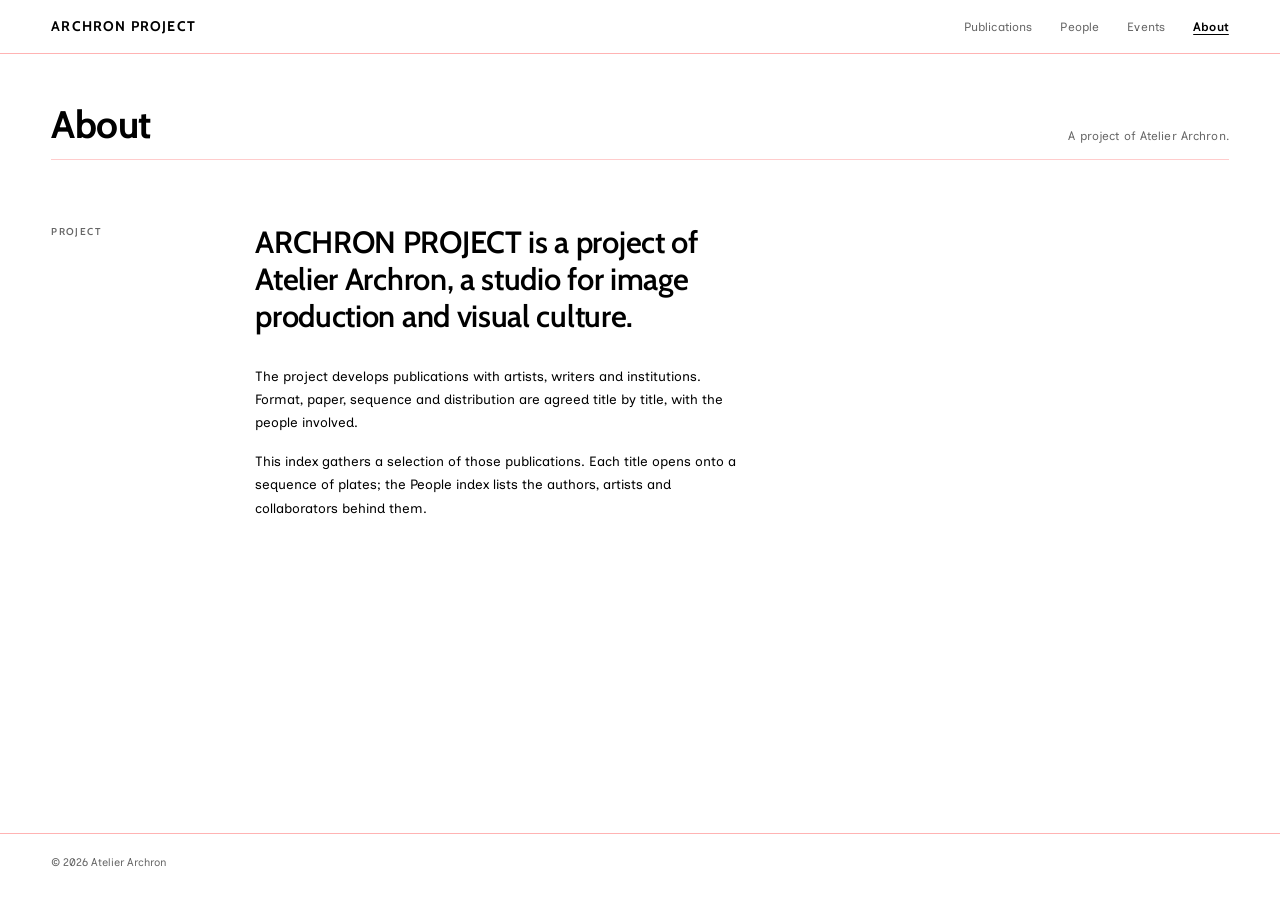
==== about.html @ c182af81 "Add files via upload" ====
<!doctype html>
<html lang="en">
<head>
  <meta charset="utf-8">
  <meta name="viewport" content="width=device-width, initial-scale=1">
  <title>About — ARCHRON PROJECT</title>
  <meta name="description" content="About ARCHRON PROJECT.">
  <meta name="theme-color" content="#ffffff">
  <link rel="icon" href="favicon.svg" type="image/svg+xml">
  <link rel="stylesheet" href="style/main.css">
</head>
<body class="page-about">

  <header class="site-head">
    <a class="site-head__name" href="index.html" data-site="name">ARCHRON PROJECT</a>
    <nav class="site-nav" aria-label="Main">
      <a href="index.html">Publications</a>
      <a href="people.html">People</a>
      <a href="events.html">Events</a>
      <a href="about.html" aria-current="page">About</a>
    </nav>
  </header>

  <main class="about">
    <header class="page-head">
      <h1>About</h1>
      <p>A project of Atelier Archron.</p>
    </header>

    <div class="about-grid">
      <p class="about__label">Project</p>
      <div class="about__body">
        <div class="about__content" id="about-body"></div>
        <p class="about__contact" id="about-contact" hidden></p>
      </div>
    </div>

    <p class="notice" id="notice" hidden></p>
  </main>

  <footer class="site-foot">
    <span>© <span data-site="year">2026</span> <span data-site="copyright">Atelier Archron</span></span>
    <a data-site="email" href="mailto:" hidden></a>
  </footer>

  <script src="script/main.js" defer></script>
</body>
</html>
---- style/main.css ----
@view-transition {
  navigation: auto;
}

/* ---------- webfonts ---------- */

@font-face {
  font-family: "Inclusive Sans";
  src: url("../assets/fonts/inclusive-sans-latin-wght-normal.woff2") format("woff2");
  font-weight: 300 700;
  font-style: normal;
  font-display: swap;
}

@font-face {
  font-family: "Inclusive Sans";
  src: url("../assets/fonts/inclusive-sans-latin-wght-italic.woff2") format("woff2");
  font-weight: 300 700;
  font-style: italic;
  font-display: swap;
}

@font-face {
  font-family: "Cabin";
  src: url("../assets/fonts/cabin-latin-400-normal.woff2") format("woff2");
  font-weight: 400;
  font-style: normal;
  font-display: swap;
}

@font-face {
  font-family: "Cabin";
  src: url("../assets/fonts/cabin-latin-600-normal.woff2") format("woff2");
  font-weight: 600;
  font-style: normal;
  font-display: swap;
}

@font-face {
  font-family: "Cabin";
  src: url("../assets/fonts/cabin-latin-700-normal.woff2") format("woff2");
  font-weight: 700;
  font-style: normal;
  font-display: swap;
}

/* ============================================================
   配色与背景
   改背景只需要改下面的 --paper。
   纯白：#ffffff ／ 浅灰：#f2f2f0 ／ 冷灰：#f3f4f5
   深色版：--paper:#141412; --ink:#eceae4; --muted:#9b958a;
           --line:#4a3b3b; --tone:#1d1c19; --accent:#ffaaaa;
   ============================================================ */
:root {
  --paper: #ffffff;
  --ink: #000000;
  --muted: #666666;
  --line: #ffcccc;         /* 分区线：页标题、作品标题区 */
  --line-strong: #ffb3b3;  /* 结构线：页头、页脚 */
  --line-soft: #ffe6e6;    /* 行线：图注、信息、列表 */
  --tone: #f2f2f2;
  --accent: #ffaaaa;

  /* 想用图片做背景，把下面这行去掉注释并换成你的图片路径：
  body { background-image: url("../assets/background.jpg"); background-size: cover; background-attachment: fixed; }
  */

  --font-sans: "Inclusive Sans", "PingFang SC", "Hiragino Sans GB", "Microsoft YaHei", sans-serif;
  --font-display: "Cabin", "Gill Sans", "Gill Sans MT", "PingFang SC", "Hiragino Sans GB", sans-serif;

  /* 字号层级：标签 / 图注 / 界面 / 正文 / 导语 / 页标题 / 作品标题 */
  --text-micro: 10px;
  --text-meta: 11px;
  --text-ui: 12px;
  --text-body: 13px;
  --text-page: clamp(30px, 3vw, 44px);
  --text-display: clamp(36px, 4.8vw, 72px);

  --track-label: 0.14em;
  --track-tight: -0.012em;
  --track-display: -0.02em;

  --max: 1440px;
  --gutter: clamp(20px, 4vw, 64px);
  --gap: clamp(18px, 2.4vw, 36px);
}

*,
*::before,
*::after {
  box-sizing: border-box;
}

html {
  -webkit-text-size-adjust: 100%;
  scroll-behavior: smooth;
}

body {
  display: flex;
  flex-direction: column;
  margin: 0;
  min-height: 100vh;
  min-height: 100dvh;
  background: var(--paper);
  color: var(--ink);
  font-family: var(--font-sans);
  font-size: var(--text-ui);
  line-height: 1.6;
  -webkit-font-smoothing: antialiased;
}

main {
  flex: 1 0 auto;
}

.site-head,
.site-foot,
main {
  width: 100%;
}

[hidden] {
  display: none !important;
}

img {
  max-width: 100%;
}

a {
  color: inherit;
  transition: color 0.15s ease, border-color 0.15s ease;
}

::selection {
  background: var(--ink);
  color: var(--paper);
}

:focus-visible {
  outline: 1px solid currentColor;
  outline-offset: 3px;
}

.sr-only {
  position: absolute;
  width: 1px;
  height: 1px;
  padding: 0;
  margin: -1px;
  overflow: hidden;
  clip: rect(0 0 0 0);
  white-space: nowrap;
  border: 0;
}

/* ---------- header / footer ---------- */

.site-head {
  display: flex;
  align-items: baseline;
  justify-content: space-between;
  gap: 16px 32px;
  max-width: var(--max);
  margin: 0 auto;
  padding: 18px var(--gutter);
  border-bottom: 1px solid var(--line-strong);
}

.site-head__name {
  font-family: var(--font-display);
  font-size: 14px;
  font-weight: 700;
  line-height: 1.2;
  letter-spacing: 0.085em;
  text-transform: uppercase;
  text-decoration: none;
}

.site-head__name:hover {
  color: var(--accent);
}

.site-nav {
  display: flex;
  flex-wrap: wrap;
  gap: 4px clamp(16px, 2.2vw, 32px);
  font-size: var(--text-ui);
  font-weight: 400;
  letter-spacing: 0.01em;
  line-height: 1.2;
  color: var(--muted);
}

.site-nav a {
  text-decoration: none;
}

.site-nav a:hover {
  color: var(--accent);
  text-decoration: underline;
  text-underline-offset: 3px;
}

.site-nav a[aria-current="page"] {
  font-weight: 600;
  color: var(--ink);
  text-decoration: underline;
  text-underline-offset: 3px;
}

.site-foot {
  display: flex;
  justify-content: space-between;
  gap: 16px;
  max-width: var(--max);
  margin: 0 auto;
  padding: 20px var(--gutter) 28px;
  border-top: 1px solid var(--line-strong);
  font-size: var(--text-meta);
  color: var(--muted);
}

.site-foot a {
  text-decoration: none;
}

.site-foot a:hover {
  color: var(--accent);
  text-decoration: underline;
}

/* ---------- index ---------- */

.index {
  max-width: var(--max);
  margin: 0 auto;
  padding: clamp(28px, 4vw, 56px) var(--gutter) 96px;
}

.index-grid {
  list-style: none;
  display: grid;
  grid-template-columns: repeat(3, minmax(0, 1fr));
  align-items: start;
  gap: clamp(32px, 4vw, 56px) var(--gap);
  margin: 0;
  padding: 0;
}

.tile {
  animation: rise 0.7s cubic-bezier(0.2, 0.7, 0.2, 1) both;
  animation-delay: calc(var(--i, 0) * 60ms);
}

@keyframes rise {
  from {
    opacity: 0;
    transform: translateY(10px);
  }
  to {
    opacity: 1;
    transform: none;
  }
}

.tile__link {
  display: block;
  text-decoration: none;
}

.tile__frame {
  position: relative;
  margin: 0 0 12px;
  aspect-ratio: var(--ratio, 148 / 210);
  overflow: hidden;
  background: var(--tone);
}

.tile:not(.tile--empty) .tile__frame {
  background: var(--paper);
}

.tile:not(.tile--empty) .tile__frame::after {
  content: "";
  position: absolute;
  inset: 0;
  box-shadow: inset 0 0 0 1px var(--line-strong);
  pointer-events: none;
}

.tile__img {
  display: block;
  width: 100%;
  height: 100%;
  object-fit: contain;
}

.tile__meta {
  display: flex;
  align-items: baseline;
  justify-content: space-between;
  gap: 16px;
  padding-top: 9px;
  border-top: 1px solid var(--line-soft);
}

.tile__no {
  flex: none;
  font-size: var(--text-ui);
  font-weight: 700;
  letter-spacing: 0.02em;
  color: var(--muted);
  font-variant-numeric: tabular-nums;
}

.tile__caption {
  display: flex;
  flex-direction: column;
  align-items: flex-end;
  gap: 3px;
  min-width: 0;
  text-align: right;
}

.tile__title {
  margin: 0;
  font-family: var(--font-display);
  font-size: 13.5px;
  font-weight: 600;
  line-height: 1.3;
  letter-spacing: 0.002em;
}

.tile__link:hover .tile__title {
  color: var(--accent);
  text-decoration: underline;
  text-underline-offset: 3px;
}

.tile__by {
  font-size: var(--text-meta);
  line-height: 1.4;
  color: var(--muted);
}

.tile--empty .tile__frame {
  display: flex;
  align-items: center;
  justify-content: center;
  border: 1px solid var(--line);
  background: transparent;
}

.tile__empty-label {
  font-family: var(--font-display);
  font-size: var(--text-micro);
  font-weight: 600;
  letter-spacing: var(--track-label);
  text-transform: uppercase;
  color: var(--muted);
}

.tile__empty-note {
  font-size: var(--text-meta);
  color: var(--muted);
}

/* floating preview that follows the cursor */

.cursor-preview {
  position: fixed;
  top: 0;
  left: 0;
  z-index: 60;
  width: clamp(200px, 22vw, 340px);
  aspect-ratio: var(--ratio, 3 / 2);
  overflow: hidden;
  background: var(--paper);
  border: 1px solid var(--line);
  pointer-events: none;
  opacity: 0;
  transition: opacity 0.2s ease;
  will-change: transform;
}

.cursor-preview.is-visible {
  opacity: 1;
}

.cursor-preview img {
  display: block;
  width: 100%;
  height: 100%;
  object-fit: contain;
}

@media (hover: none), (pointer: coarse) {
  .cursor-preview {
    display: none;
  }
}

/* ---------- publication detail ---------- */

.work {
  max-width: var(--max);
  margin: 0 auto;
  padding: clamp(28px, 4vw, 56px) var(--gutter) clamp(28px, 4vw, 44px);
}

.work__head {
  max-width: 1180px;
  margin: 0 auto;
  border-bottom: 1px solid var(--line);
}

.work__no {
  margin: 0 0 18px;
  font-family: var(--font-display);
  font-size: var(--text-meta);
  font-weight: 600;
  line-height: 1.2;
  letter-spacing: 0.1em;
  color: var(--muted);
  font-variant-numeric: tabular-nums;
}

.work__title {
  margin: 0 0 22px;
  font-family: var(--font-display);
  font-size: var(--text-display);
  font-weight: 700;
  line-height: 1;
  letter-spacing: var(--track-display);
  text-wrap: balance;
}

.work__people {
  margin: 0 0 clamp(28px, 3.2vw, 40px);
  font-family: var(--font-display);
  font-size: clamp(17px, 1.35vw, 20px);
  font-weight: 600;
  line-height: 1.3;
  letter-spacing: 0.002em;
}

.work__people a {
  text-decoration: underline;
  text-decoration-color: var(--line);
  text-underline-offset: 4px;
}

.work__people a:hover {
  color: var(--accent);
  text-decoration-color: currentColor;
}

.work__meta {
  display: grid;
  grid-template-columns: 96px minmax(0, 1fr);
  max-width: 680px;
  margin: 0;
  padding: 0;
  border-top: 1px solid var(--line);
}

.work__meta:empty {
  display: none;
}

.work__meta dt {
  margin: 0;
  padding: 9px 0;
  border-bottom: 1px solid var(--line-soft);
  font-family: var(--font-display);
  font-size: var(--text-micro);
  font-weight: 600;
  letter-spacing: var(--track-label);
  text-transform: uppercase;
  color: var(--muted);
}

.work__meta dd {
  margin: 0;
  padding: 8px 0;
  border-bottom: 1px solid var(--line-soft);
  font-size: var(--text-body);
  line-height: 1.5;
}

.work__meta dt:last-of-type,
.work__meta dd:last-of-type {
  border-bottom: 0;
}

.work__intro,
.work__colophon {
  display: grid;
  grid-template-columns: 140px minmax(0, 1fr);
  gap: 6px clamp(24px, 5vw, 80px);
  max-width: 1180px;
  margin: 0 auto;
}

.work__intro {
  padding: clamp(24px, 3.5vw, 38px) 0;
  border-bottom: 1px solid var(--line-soft);
}

.work__label {
  margin: 0;
  font-family: var(--font-display);
  font-size: var(--text-micro);
  font-weight: 600;
  letter-spacing: var(--track-label);
  text-transform: uppercase;
  color: var(--muted);
}

.work__intro-body {
  max-width: 62ch;
}

.work__intro-body p {
  margin: 0;
  font-size: var(--text-body);
  line-height: 1.75;
}

.work__intro-body p + p {
  margin-top: 14px;
}

.work__intro-body p:lang(zh-Hans) {
  max-width: 34em;
  line-height: 1.95;
  letter-spacing: 0.01em;
}

.work__colophon {
  margin-top: clamp(48px, 7vw, 104px);
  padding-top: 16px;
  border-top: 1px solid var(--line);
}

.work__colophon-body {
  max-width: 46em;
  font-size: var(--text-ui);
  line-height: 1.7;
  color: var(--muted);
}

.work__colophon-body p {
  margin: 0;
}

.work__colophon-body .work__colophon-title {
  margin-bottom: 10px;
  font-family: var(--font-display);
  font-size: 14px;
  font-weight: 600;
  color: var(--ink);
}

.work__colophon-group + .work__colophon-group {
  margin-top: 12px;
}

.work__plates {
  display: flex;
  flex-direction: column;
  gap: clamp(26px, 4vw, 58px);
  max-width: 1180px;
  margin: 0 auto;
  padding-top: clamp(32px, 5vw, 64px);
}

.plates__pair {
  display: grid;
  grid-template-columns: repeat(2, minmax(0, 1fr));
  gap: clamp(10px, 1.4vw, 22px);
  align-items: start;
}

.plate {
  margin: 0;
}

.plate__btn {
  display: block;
  width: 100%;
  padding: 0;
  border: 0;
  background: none;
  cursor: zoom-in;
}

.plate__img {
  display: block;
  width: 100%;
  height: auto;
  background: var(--tone);
  transition: opacity 0.2s ease;
}

.plate__btn:hover .plate__img {
  opacity: 0.85;
}

.plate__cap {
  margin-top: 8px;
  font-size: var(--text-meta);
  line-height: 1.45;
  color: var(--muted);
  text-align: right;
}

.work__nav {
  display: flex;
  justify-content: space-between;
  gap: 24px;
  max-width: 1180px;
  margin: clamp(28px, 4vw, 44px) auto 0;
  padding-top: 14px;
  border-top: 1px solid var(--line);
}

.work__plates + .work__nav {
  margin-top: clamp(48px, 7vw, 104px);
}

.work__nav-link {
  font-size: var(--text-ui);
  text-decoration: none;
  color: var(--muted);
}

.work__nav-link--next {
  margin-left: auto;
  text-align: right;
}

.work__nav-link:hover {
  color: var(--accent);
  text-decoration: underline;
}

/* ---------- lightbox ---------- */

.lightbox {
  width: 100vw;
  max-width: none;
  height: 100dvh;
  max-height: none;
  margin: 0;
  padding: clamp(28px, 4vw, 56px);
  border: 0;
  background: #000000;
  color: #ffffff;
}

.lightbox::backdrop {
  background: #000000;
}

.lightbox[open] {
  display: grid;
  grid-template-columns: 44px minmax(0, 1fr) 44px;
  align-items: center;
  gap: clamp(8px, 2vw, 28px);
}

.lightbox__figure {
  display: flex;
  flex-direction: column;
  align-items: center;
  justify-content: center;
  height: 100%;
  margin: 0;
  min-width: 0;
}

.lightbox__img {
  display: block;
  max-width: 100%;
  max-height: calc(100dvh - 170px);
  object-fit: contain;
}

.lightbox__cap {
  min-height: 1em;
  margin-top: 14px;
  font-size: var(--text-meta);
  color: #a3a3a3;
  text-align: center;
}

.lightbox__count {
  position: absolute;
  top: 18px;
  left: clamp(20px, 4vw, 56px);
  margin: 0;
  font-size: var(--text-meta);
  color: #a3a3a3;
  font-variant-numeric: tabular-nums;
}

.lightbox__close {
  position: absolute;
  top: 16px;
  right: clamp(16px, 4vw, 56px);
  padding: 2px 0;
  border: 0;
  border-bottom: 1px solid rgba(255, 255, 255, 0.4);
  background: none;
  color: inherit;
  font: inherit;
  font-size: var(--text-meta);
  cursor: pointer;
}

.lightbox__close:hover {
  color: var(--accent);
  border-color: var(--accent);
}

.lightbox__step {
  padding: 12px 0;
  border: 0;
  background: none;
  color: inherit;
  font-size: 20px;
  line-height: 1;
  cursor: pointer;
}

.lightbox__step:hover {
  color: var(--accent);
}

.lightbox__step:disabled {
  opacity: 0.25;
  cursor: default;
}

.lightbox__step:disabled:hover {
  color: inherit;
}

/* ---------- people ---------- */

.people,
.person,
.about,
.events {
  max-width: var(--max);
  margin: 0 auto;
  padding: clamp(28px, 4vw, 56px) var(--gutter) 96px;
}

.page-head {
  display: flex;
  align-items: flex-end;
  justify-content: space-between;
  gap: 8px 24px;
  margin-bottom: clamp(22px, 3vw, 36px);
  padding-bottom: 14px;
  border-bottom: 1px solid var(--line);
}

.page-head h1 {
  margin: 0;
  font-family: var(--font-display);
  font-size: var(--text-page);
  font-weight: 700;
  line-height: 1.04;
  letter-spacing: var(--track-tight);
  text-wrap: balance;
}

.page-head p {
  margin: 0;
  font-size: var(--text-ui);
  line-height: 1.5;
  letter-spacing: 0.01em;
  color: var(--muted);
  text-align: right;
}

.back-link {
  margin: 0 0 18px;
  font-size: var(--text-meta);
}

.back-link a {
  text-decoration: none;
  color: var(--muted);
}

.back-link a:hover {
  color: var(--accent);
  text-decoration: underline;
}

.people-alpha {
  display: flex;
  flex-wrap: wrap;
  gap: 2px 16px;
  padding-bottom: 12px;
  border-bottom: 1px solid var(--line-soft);
  font-size: var(--text-meta);
}

.people-alpha:empty {
  display: none;
}

.people-alpha a {
  text-decoration: none;
  color: var(--muted);
}

.people-alpha a:hover {
  color: var(--accent);
  text-decoration: underline;
}

/* People 页的表头紧贴页面标题线，比正文页更近 */
.page-people .page-head {
  margin-bottom: 22px;
}

/* 归档表：数据列按内容给宽度，最后一列吸收剩余空间，行线铺满页面 */
.people-table {
  width: 100%;
  max-width: 100%;
  border-collapse: collapse;
  table-layout: fixed;
}

.people-table tbody {
  scroll-margin-top: 20px;
}

.people-table th,
.people-table td {
  text-align: left;
  vertical-align: baseline;
  padding: 9px 20px 9px 0;
  border-bottom: 1px solid var(--line-soft);
}

.people-table thead th {
  padding-top: 0;
  padding-bottom: 7px;
  border-bottom-color: var(--line);
  font-family: var(--font-display);
  font-size: var(--text-micro);
  font-weight: 600;
  letter-spacing: var(--track-label);
  text-transform: uppercase;
  color: var(--muted);
}

.people-table tbody th,
.people-table tbody td {
  font-size: var(--text-ui);
  line-height: 1.5;
  color: var(--muted);
}

.people-table th.people-table__letter {
  width: 30px;
  padding-right: 14px;
  font-family: var(--font-display);
  font-size: var(--text-meta);
  font-weight: 600;
  letter-spacing: 0.12em;
  color: var(--muted);
  white-space: nowrap;
}

/* 列宽写在 JS 生成的 <colgroup> 里：最后一列不指定，吸收剩余空间 */
.people-table__name {
  font-family: var(--font-display);
  font-size: 13.5px;
  font-weight: 600;
  line-height: 1.35;
  letter-spacing: 0.002em;
  color: var(--ink);
  text-decoration: none;
}

.people-table__count {
  padding-right: 0;
  font-variant-numeric: tabular-nums;
  white-space: nowrap;
}

.people-table tbody tr:hover .people-table__name {
  color: var(--accent);
  text-decoration: underline;
  text-underline-offset: 4px;
}

/* ---------- person ---------- */

.person__body {
  display: grid;
  grid-template-columns: minmax(0, 1.5fr) minmax(0, 1fr);
  gap: 24px clamp(32px, 6vw, 96px);
  padding: clamp(20px, 3vw, 28px) 0 clamp(32px, 5vw, 48px);
  border-bottom: 1px solid var(--line);
}

.person__body--solo {
  grid-template-columns: 1fr;
}

.person__bio p {
  margin: 0 0 14px;
  max-width: 62ch;
  font-size: var(--text-body);
  line-height: 1.75;
}

.person__bio p:last-child {
  margin-bottom: 0;
}

.is-muted {
  color: var(--muted);
}

.person__links {
  list-style: none;
  margin: 0;
  padding: 0;
  font-size: var(--text-ui);
}

.person__links li + li {
  margin-top: 6px;
}

.person__links a {
  text-decoration: none;
  border-bottom: 1px solid var(--line);
  padding-bottom: 1px;
}

.person__links a:hover {
  color: var(--accent);
  border-color: currentColor;
}

.person__works {
  padding-top: clamp(24px, 4vw, 40px);
}

.person__works h2 {
  margin: 0 0 10px;
  font-family: var(--font-display);
  font-size: var(--text-micro);
  font-weight: 600;
  letter-spacing: var(--track-label);
  text-transform: uppercase;
  color: var(--muted);
}

.work-list {
  list-style: none;
  margin: 0;
  padding: 0;
  border-top: 1px solid var(--line);
}

.work-list__item a {
  display: grid;
  grid-template-columns: minmax(0, 1fr) auto;
  align-items: baseline;
  gap: 20px;
  padding: 16px 2px;
  border-bottom: 1px solid var(--line-soft);
  text-decoration: none;
}

.work-list__title {
  font-family: var(--font-display);
  font-size: 15.5px;
  font-weight: 600;
  line-height: 1.35;
  letter-spacing: 0.002em;
}

.work-list__meta {
  font-size: var(--text-ui);
  line-height: 1.4;
  color: var(--muted);
  text-align: right;
}

.work-list__item a:hover .work-list__title {
  color: var(--accent);
  text-decoration: underline;
  text-underline-offset: 3px;
}

/* ---------- about ---------- */

.about-grid {
  display: grid;
  grid-template-columns: 140px minmax(0, 1fr);
  align-items: start;
  gap: 8px clamp(24px, 5vw, 80px);
  padding-top: clamp(20px, 3vw, 28px);
}

.about__label {
  margin: 0;
  font-family: var(--font-display);
  font-size: var(--text-micro);
  font-weight: 600;
  letter-spacing: var(--track-label);
  text-transform: uppercase;
  color: var(--muted);
}

.about__body {
  max-width: 760px;
}

.about__block + .about__block {
  margin-top: 44px;
  padding-top: 32px;
  border-top: 1px solid var(--line-soft);
}

.about__lead {
  margin: 0 0 30px;
  max-width: 26ch;
  font-family: var(--font-display);
  font-size: clamp(26px, 2.4vw, 36px);
  font-weight: 600;
  line-height: 1.2;
  letter-spacing: -0.01em;
  text-wrap: balance;
}

.about__text p {
  margin: 0 0 16px;
  max-width: 62ch;
  font-size: 13.5px;
  line-height: 1.72;
}

.about__text p:last-child {
  margin-bottom: 0;
}

.about__block:lang(zh-Hans) .about__lead {
  max-width: 24em;
  font-family: var(--font-sans);
  font-size: clamp(21px, 2vw, 28px);
  font-weight: 500;
  line-height: 1.55;
  letter-spacing: 0.01em;
}

.about__block:lang(zh-Hans) .about__text p {
  max-width: 34em;
  font-size: 13.5px;
  line-height: 1.9;
  letter-spacing: 0.01em;
}

.about__contact {
  margin: 32px 0 0;
  padding-top: 14px;
  border-top: 1px solid var(--line-soft);
  font-size: var(--text-ui);
  line-height: 1.5;
}

.about__contact a {
  text-decoration: none;
  border-bottom: 1px solid var(--line);
  padding-bottom: 1px;
}

.about__contact a:hover {
  color: var(--accent);
  border-color: currentColor;
}

/* ---------- events ---------- */

.events-list {
  list-style: none;
  margin: 0;
  padding: 0;
}

.event {
  display: grid;
  grid-template-columns: minmax(0, 150px) minmax(0, 1fr) auto;
  align-items: start;
  gap: 8px clamp(20px, 3vw, 40px);
  padding: 22px 0 24px;
  border-bottom: 1px solid var(--line-soft);
}

.event__date {
  padding-top: 3px;
  font-family: var(--font-display);
  font-size: var(--text-meta);
  font-weight: 600;
  letter-spacing: 0.08em;
  line-height: 1.5;
  text-transform: uppercase;
  color: var(--muted);
  font-variant-numeric: tabular-nums;
}

.event__body {
  min-width: 0;
}

.event__title {
  margin: 0;
  font-family: var(--font-display);
  font-size: clamp(18px, 1.6vw, 22px);
  font-weight: 600;
  line-height: 1.2;
  letter-spacing: -0.004em;
}

.event__title a {
  text-decoration: none;
}

.event__title a:hover {
  color: var(--accent);
  text-decoration: underline;
  text-underline-offset: 3px;
}

.event__title-zh {
  display: block;
  margin-top: 3px;
  font-family: var(--font-sans);
  font-size: var(--text-body);
  font-weight: 400;
  line-height: 1.5;
  letter-spacing: 0.02em;
  color: var(--muted);
}

.event__place {
  margin: 7px 0 0;
  font-size: var(--text-ui);
  line-height: 1.5;
  color: var(--muted);
}

.event__note {
  margin: 8px 0 0;
  max-width: 54ch;
  font-size: var(--text-ui);
  line-height: 1.72;
  color: var(--muted);
}

.event__note + .event__note {
  margin-top: 3px;
}

.event__note:lang(zh-Hans) {
  font-size: var(--text-body);
  line-height: 1.9;
  letter-spacing: 0.01em;
}

.event__status {
  padding: 4px 8px;
  border: 1px solid var(--line);
  font-family: var(--font-display);
  font-size: var(--text-micro);
  font-weight: 600;
  letter-spacing: 0.1em;
  line-height: 1.4;
  text-transform: uppercase;
  white-space: nowrap;
  color: var(--muted);
}

.event--past .event__title,
.event--past .event__title-zh {
  color: var(--muted);
}

/* ---------- notice ---------- */

.notice {
  max-width: 640px;
  margin: clamp(32px, 5vw, 64px) 0;
  padding: 16px 0;
  border-top: 1px solid var(--line);
  border-bottom: 1px solid var(--line);
  font-size: var(--text-ui);
  line-height: 1.6;
  color: var(--muted);
}

.notice a {
  color: var(--ink);
  text-decoration: none;
  border-bottom: 1px solid currentColor;
}

.notice a:hover {
  color: var(--accent);
}

/* ---------- responsive ---------- */

@media (max-width: 980px) {
  .index-grid {
    grid-template-columns: repeat(2, minmax(0, 1fr));
  }
}

@media (max-width: 900px) {
  .about-grid {
    grid-template-columns: 1fr;
    gap: 10px;
  }
}

@media (max-width: 760px) {
  .people-table,
  .people-table tbody,
  .people-table tr,
  .people-table th,
  .people-table td {
    display: block;
  }

  .people-table thead {
    display: none;
  }

  .people-table tr {
    display: grid;
    grid-template-columns: minmax(0, 1fr) auto;
    gap: 4px 16px;
    padding: 12px 0;
    border-bottom: 1px solid var(--line-soft);
  }

  .people-table th,
  .people-table td {
    padding: 0;
    border-bottom: 0;
  }

  .people-table__letter:not(:empty) {
    grid-column: 1 / -1;
    padding-bottom: 2px;
  }

  .people-table__letter:empty {
    display: none;
  }

  .people-table__based,
  .people-table__count {
    font-size: var(--text-meta);
  }

  .people-table__based:not(:empty)::before {
    content: "Based in ";
  }

  .people-table__count::after {
    content: " " attr(data-word);
  }

  .person__body {
    grid-template-columns: 1fr;
  }

  .work__intro,
  .work__colophon {
    grid-template-columns: 1fr;
    gap: 8px;
  }

  .event {
    grid-template-columns: minmax(0, 1fr) auto;
    gap: 6px 16px;
  }

  .event__date {
    grid-column: 1 / -1;
    padding-top: 0;
  }

  .page-head {
    flex-direction: column;
    align-items: flex-start;
    gap: 4px;
  }

  .page-head p {
    text-align: left;
  }
}

@media (max-width: 620px) {
  .site-head {
    flex-wrap: wrap;
    padding-top: 16px;
    padding-bottom: 14px;
  }

  .site-nav {
    gap: 4px 14px;
  }

  .index-grid {
    grid-template-columns: 1fr;
    gap: 32px;
  }

  .plates__pair {
    grid-template-columns: 1fr;
    gap: clamp(26px, 4vw, 58px);
  }

  .work__title {
    font-size: clamp(28px, 8vw, 44px);
  }

  .work__nav {
    flex-direction: column;
    gap: 12px;
  }

  .work__nav-link--next {
    margin-left: 0;
    text-align: left;
  }

  .work-list__item a {
    grid-template-columns: 1fr;
    gap: 4px;
  }

  .work-list__meta {
    grid-column: 1;
    text-align: left;
  }

  .lightbox[open] {
    grid-template-columns: 36px minmax(0, 1fr) 36px;
    padding: 56px 12px 24px;
  }

  .lightbox__img {
    max-height: calc(100dvh - 160px);
  }

  .site-foot {
    flex-direction: column;
    gap: 4px;
  }
}

@media (prefers-reduced-motion: reduce) {
  *,
  *::before,
  *::after {
    animation-duration: 0.01ms !important;
    animation-iteration-count: 1 !important;
    transition-duration: 0.01ms !important;
    scroll-behavior: auto !important;
  }
}
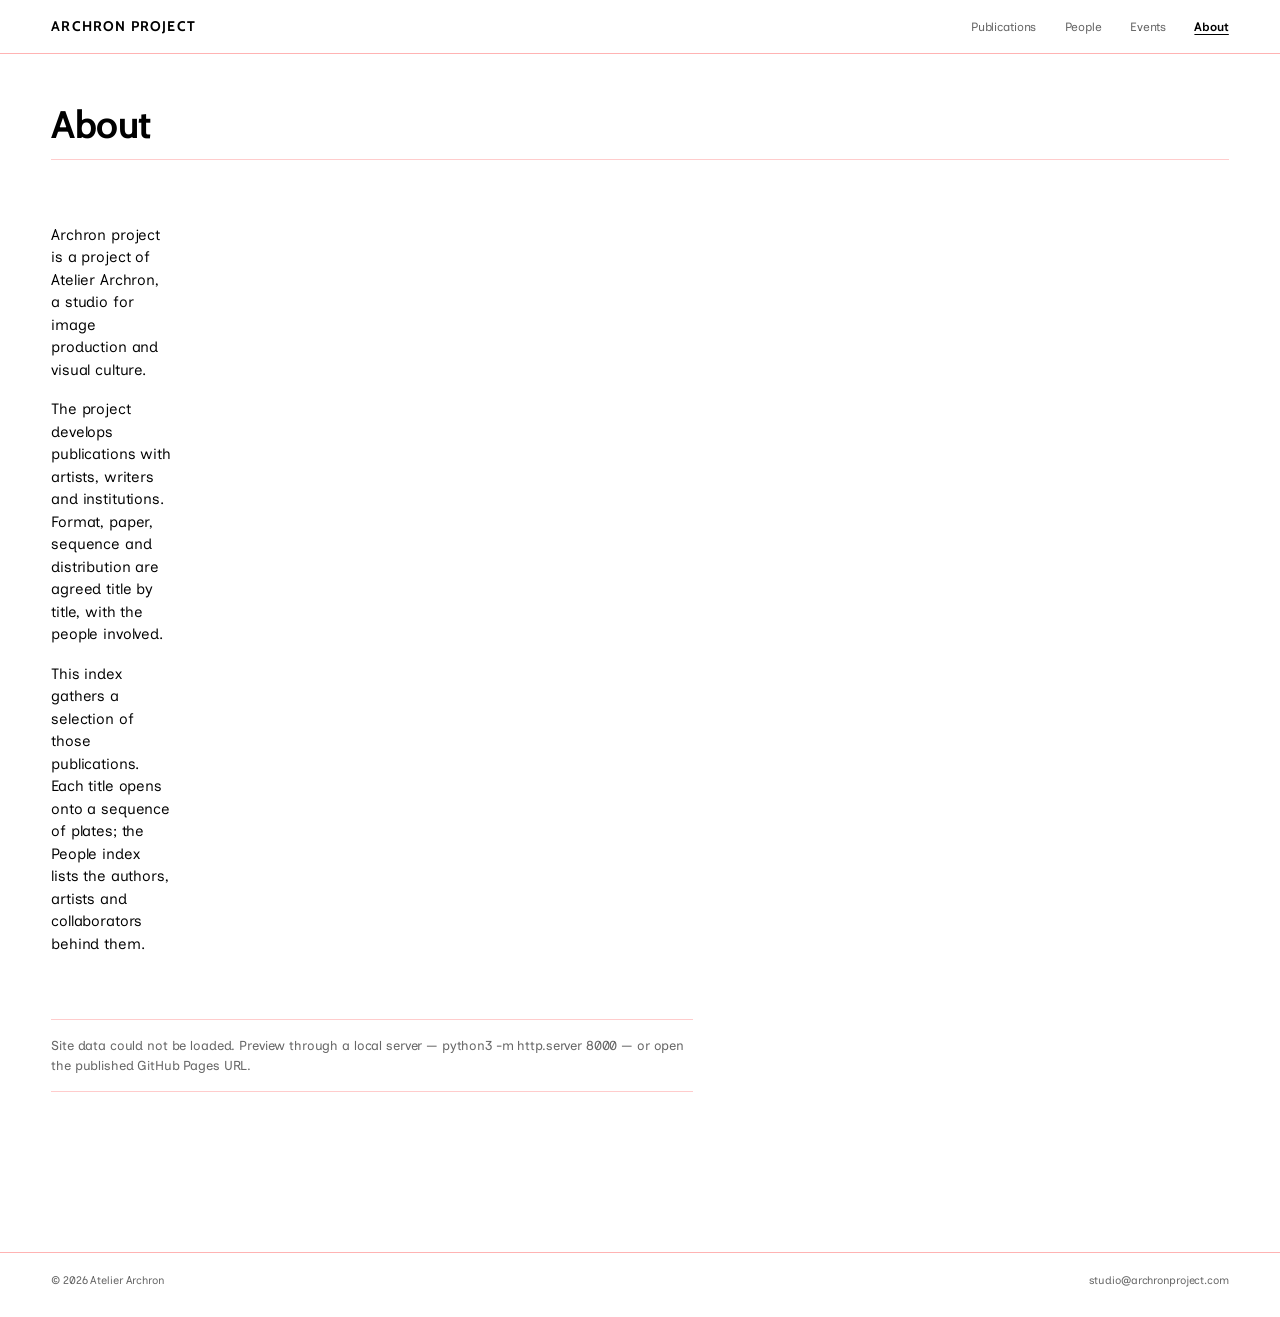
==== commit 2018e264: "Add files via upload" ====
--- a/about.html
+++ b/about.html
@@ -24,14 +24,12 @@
   <main class="about">
     <header class="page-head">
       <h1>About</h1>
-      <p>A project of Atelier Archron.</p>
     </header>
 
     <div class="about-grid">
-      <p class="about__label">Project</p>
       <div class="about__body">
         <div class="about__content" id="about-body"></div>
-        <p class="about__contact" id="about-contact" hidden></p>
+        <dl class="about__links" id="about-links" hidden></dl>
       </div>
     </div>
 
--- a/style/main.css
+++ b/style/main.css
@@ -68,17 +68,38 @@
   --font-sans: "Inclusive Sans", "PingFang SC", "Hiragino Sans GB", "Microsoft YaHei", sans-serif;
   --font-display: "Cabin", "Gill Sans", "Gill Sans MT", "PingFang SC", "Hiragino Sans GB", sans-serif;
 
-  /* 字号层级：标签 / 图注 / 界面 / 正文 / 导语 / 页标题 / 作品标题 */
+  /* 字号层级：标签 / 图注 / 界面 / 次级说明 / 长文 / 条目 / 署名 / 页标题 / 作品标题 */
   --text-micro: 10px;
   --text-meta: 11px;
   --text-ui: 12px;
   --text-body: 13px;
+  --text-read: 15px;
+  --text-entry: 14px;
+  --text-credit: 18px;
   --text-page: clamp(30px, 3vw, 44px);
   --text-display: clamp(36px, 4.8vw, 72px);
 
-  --track-label: 0.14em;
+  /* 字距：大写标签正向放宽，其余随字号同向收紧 */
+  --track-label: 0.12em;
+  --track-read: -0.01em;
   --track-tight: -0.012em;
   --track-display: -0.02em;
+
+  /* 长文用可变字体的 380 档：比 400 轻，但不虚 */
+  --weight-read: 380;
+
+  /* 中文长文比英文小 1pt：汉字字面大，同字号下灰度更重。
+     14px × 1.6 = 22.4px 行槽，和英文 15px × 1.5 = 22.5px 基本同网格 */
+  --text-read-zh: 14px;
+  --lh-read-zh: 1.6;
+
+  /* 长文行宽：英文 490px 约 60 字符；中文 35em = 490px，右沿和英文对齐 */
+  --measure: 490px;
+  --measure-zh: 35em;
+
+  /* 栏位：标签列 + 栏距 + 阅读列，全站同一套坐标系 */
+  --col-label: 120px;
+  --gap-col: 32px;
 
   --max: 1440px;
   --gutter: clamp(20px, 4vw, 64px);
@@ -106,7 +127,7 @@
   color: var(--ink);
   font-family: var(--font-sans);
   font-size: var(--text-ui);
-  line-height: 1.6;
+  line-height: 1.45;
   -webkit-font-smoothing: antialiased;
 }
 
@@ -188,7 +209,7 @@
   gap: 4px clamp(16px, 2.2vw, 32px);
   font-size: var(--text-ui);
   font-weight: 400;
-  letter-spacing: 0.01em;
+  letter-spacing: var(--track-read);
   line-height: 1.2;
   color: var(--muted);
 }
@@ -219,6 +240,7 @@
   padding: 20px var(--gutter) 28px;
   border-top: 1px solid var(--line-strong);
   font-size: var(--text-meta);
+  letter-spacing: var(--track-read);
   color: var(--muted);
 }
 
@@ -327,10 +349,10 @@
 .tile__title {
   margin: 0;
   font-family: var(--font-display);
-  font-size: 13.5px;
-  font-weight: 600;
-  line-height: 1.3;
-  letter-spacing: 0.002em;
+  font-size: var(--text-entry);
+  font-weight: 600;
+  line-height: 1.25;
+  letter-spacing: var(--track-read);
 }
 
 .tile__link:hover .tile__title {
@@ -341,7 +363,7 @@
 
 .tile__by {
   font-size: var(--text-meta);
-  line-height: 1.4;
+  letter-spacing: var(--track-read);
   color: var(--muted);
 }
 
@@ -364,6 +386,7 @@
 
 .tile__empty-note {
   font-size: var(--text-meta);
+  letter-spacing: var(--track-read);
   color: var(--muted);
 }
 
@@ -404,31 +427,20 @@
 
 /* ---------- publication detail ---------- */
 
-.work {
+/* 出版物详情页与活动页共用同一套页面外壳，根类不同，避免脚本互相命中 */
+.work,
+.event-page {
   max-width: var(--max);
   margin: 0 auto;
   padding: clamp(28px, 4vw, 56px) var(--gutter) clamp(28px, 4vw, 44px);
 }
 
 .work__head {
-  max-width: 1180px;
-  margin: 0 auto;
   border-bottom: 1px solid var(--line);
 }
 
-.work__no {
-  margin: 0 0 18px;
-  font-family: var(--font-display);
-  font-size: var(--text-meta);
-  font-weight: 600;
-  line-height: 1.2;
-  letter-spacing: 0.1em;
-  color: var(--muted);
-  font-variant-numeric: tabular-nums;
-}
-
 .work__title {
-  margin: 0 0 22px;
+  margin: 0 0 14px;
   font-family: var(--font-display);
   font-size: var(--text-display);
   font-weight: 700;
@@ -437,30 +449,32 @@
   text-wrap: balance;
 }
 
+/* 署名与标题同一左栏、紧贴标题下沿；层级靠字重与位置，不靠右推 */
 .work__people {
-  margin: 0 0 clamp(28px, 3.2vw, 40px);
-  font-family: var(--font-display);
-  font-size: clamp(17px, 1.35vw, 20px);
-  font-weight: 600;
-  line-height: 1.3;
-  letter-spacing: 0.002em;
+  margin: 0 0 24px;
+  font-family: var(--font-display);
+  font-size: var(--text-credit);
+  font-weight: 400;
+  line-height: 1.2;
+  letter-spacing: var(--track-read);
 }
 
 .work__people a {
+  text-decoration: none;
+}
+
+.work__people a:hover {
+  color: var(--accent);
   text-decoration: underline;
-  text-decoration-color: var(--line);
-  text-underline-offset: 4px;
-}
-
-.work__people a:hover {
-  color: var(--accent);
-  text-decoration-color: currentColor;
+  text-decoration-color: var(--accent);
+  text-underline-offset: 3px;
 }
 
 .work__meta {
   display: grid;
-  grid-template-columns: 96px minmax(0, 1fr);
-  max-width: 680px;
+  grid-template-columns: var(--col-label) minmax(0, 1fr);
+  column-gap: var(--gap-col);
+  max-width: calc(var(--col-label) + var(--gap-col) + var(--measure));
   margin: 0;
   padding: 0;
   border-top: 1px solid var(--line);
@@ -488,6 +502,7 @@
   border-bottom: 1px solid var(--line-soft);
   font-size: var(--text-body);
   line-height: 1.5;
+  letter-spacing: var(--track-read);
 }
 
 .work__meta dt:last-of-type,
@@ -498,10 +513,10 @@
 .work__intro,
 .work__colophon {
   display: grid;
-  grid-template-columns: 140px minmax(0, 1fr);
-  gap: 6px clamp(24px, 5vw, 80px);
-  max-width: 1180px;
-  margin: 0 auto;
+  grid-template-columns: var(--col-label) minmax(0, 1fr);
+  gap: 6px var(--gap-col);
+  max-width: calc(var(--col-label) + var(--gap-col) + var(--measure));
+  margin: 0;
 }
 
 .work__intro {
@@ -520,22 +535,26 @@
 }
 
 .work__intro-body {
-  max-width: 62ch;
+  min-width: 0;
 }
 
 .work__intro-body p {
   margin: 0;
-  font-size: var(--text-body);
-  line-height: 1.75;
+  font-size: var(--text-read);
+  font-weight: var(--weight-read);
+  line-height: 1.5;
+  letter-spacing: var(--track-read);
 }
 
 .work__intro-body p + p {
-  margin-top: 14px;
+  margin-top: 17px;
 }
 
 .work__intro-body p:lang(zh-Hans) {
-  max-width: 34em;
-  line-height: 1.95;
+  max-width: var(--measure-zh);
+  font-size: var(--text-read-zh);
+  font-weight: 400;
+  line-height: var(--lh-read-zh);
   letter-spacing: 0.01em;
 }
 
@@ -546,9 +565,10 @@
 }
 
 .work__colophon-body {
-  max-width: 46em;
-  font-size: var(--text-ui);
-  line-height: 1.7;
+  min-width: 0;
+  font-size: var(--text-body);
+  line-height: 1.5;
+  letter-spacing: var(--track-read);
   color: var(--muted);
 }
 
@@ -559,8 +579,10 @@
 .work__colophon-body .work__colophon-title {
   margin-bottom: 10px;
   font-family: var(--font-display);
-  font-size: 14px;
-  font-weight: 600;
+  font-size: var(--text-entry);
+  font-weight: 600;
+  line-height: 1.25;
+  letter-spacing: var(--track-read);
   color: var(--ink);
 }
 
@@ -572,8 +594,6 @@
   display: flex;
   flex-direction: column;
   gap: clamp(26px, 4vw, 58px);
-  max-width: 1180px;
-  margin: 0 auto;
   padding-top: clamp(32px, 5vw, 64px);
 }
 
@@ -612,17 +632,26 @@
 .plate__cap {
   margin-top: 8px;
   font-size: var(--text-meta);
-  line-height: 1.45;
+  line-height: 1.5;
+  letter-spacing: var(--track-read);
   color: var(--muted);
   text-align: right;
+}
+
+/* 活动详情页复用详情页的栏位与图版，只把相册标签单独提到图片上方 */
+.event-page__label {
+  padding-top: clamp(32px, 5vw, 64px);
+}
+
+.event-page__label + .work__plates {
+  padding-top: 16px;
 }
 
 .work__nav {
   display: flex;
   justify-content: space-between;
   gap: 24px;
-  max-width: 1180px;
-  margin: clamp(28px, 4vw, 44px) auto 0;
+  margin-top: clamp(28px, 4vw, 44px);
   padding-top: 14px;
   border-top: 1px solid var(--line);
 }
@@ -783,8 +812,8 @@
 .page-head p {
   margin: 0;
   font-size: var(--text-ui);
-  line-height: 1.5;
-  letter-spacing: 0.01em;
+  line-height: 1.45;
+  letter-spacing: var(--track-read);
   color: var(--muted);
   text-align: right;
 }
@@ -792,6 +821,7 @@
 .back-link {
   margin: 0 0 18px;
   font-size: var(--text-meta);
+  letter-spacing: var(--track-read);
 }
 
 .back-link a {
@@ -832,7 +862,7 @@
   margin-bottom: 22px;
 }
 
-/* 归档表：数据列按内容给宽度，最后一列吸收剩余空间，行线铺满页面 */
+/* 归档表：只保留姓名列，行线铺满页面 */
 .people-table {
   width: 100%;
   max-width: 100%;
@@ -867,7 +897,8 @@
 .people-table tbody th,
 .people-table tbody td {
   font-size: var(--text-ui);
-  line-height: 1.5;
+  line-height: 1.45;
+  letter-spacing: var(--track-read);
   color: var(--muted);
 }
 
@@ -877,26 +908,20 @@
   font-family: var(--font-display);
   font-size: var(--text-meta);
   font-weight: 600;
-  letter-spacing: 0.12em;
+  letter-spacing: var(--track-label);
   color: var(--muted);
   white-space: nowrap;
 }
 
-/* 列宽写在 JS 生成的 <colgroup> 里：最后一列不指定，吸收剩余空间 */
+/* 列宽写在 JS 生成的 <colgroup> 里：字母列 30px，姓名列吸收剩余空间 */
 .people-table__name {
   font-family: var(--font-display);
-  font-size: 13.5px;
-  font-weight: 600;
-  line-height: 1.35;
-  letter-spacing: 0.002em;
+  font-size: var(--text-entry);
+  font-weight: 600;
+  line-height: 1.25;
+  letter-spacing: var(--track-read);
   color: var(--ink);
   text-decoration: none;
-}
-
-.people-table__count {
-  padding-right: 0;
-  font-variant-numeric: tabular-nums;
-  white-space: nowrap;
 }
 
 .people-table tbody tr:hover .people-table__name {
@@ -920,10 +945,20 @@
 }
 
 .person__bio p {
-  margin: 0 0 14px;
-  max-width: 62ch;
-  font-size: var(--text-body);
-  line-height: 1.75;
+  margin: 0 0 17px;
+  max-width: var(--measure);
+  font-size: var(--text-read);
+  font-weight: var(--weight-read);
+  line-height: 1.5;
+  letter-spacing: var(--track-read);
+}
+
+.person__bio p:lang(zh-Hans) {
+  max-width: var(--measure-zh);
+  font-size: var(--text-read-zh);
+  font-weight: 400;
+  line-height: var(--lh-read-zh);
+  letter-spacing: 0.01em;
 }
 
 .person__bio p:last-child {
@@ -939,6 +974,8 @@
   margin: 0;
   padding: 0;
   font-size: var(--text-ui);
+  line-height: 1.45;
+  letter-spacing: var(--track-read);
 }
 
 .person__links li + li {
@@ -989,15 +1026,16 @@
 
 .work-list__title {
   font-family: var(--font-display);
-  font-size: 15.5px;
-  font-weight: 600;
-  line-height: 1.35;
-  letter-spacing: 0.002em;
+  font-size: var(--text-entry);
+  font-weight: 600;
+  line-height: 1.25;
+  letter-spacing: var(--track-read);
 }
 
 .work-list__meta {
   font-size: var(--text-ui);
-  line-height: 1.4;
+  line-height: 1.45;
+  letter-spacing: var(--track-read);
   color: var(--muted);
   text-align: right;
 }
@@ -1012,9 +1050,9 @@
 
 .about-grid {
   display: grid;
-  grid-template-columns: 140px minmax(0, 1fr);
+  grid-template-columns: var(--col-label) minmax(0, var(--measure));
   align-items: start;
-  gap: 8px clamp(24px, 5vw, 80px);
+  gap: 8px var(--gap-col);
   padding-top: clamp(20px, 3vw, 28px);
 }
 
@@ -1026,10 +1064,6 @@
   letter-spacing: var(--track-label);
   text-transform: uppercase;
   color: var(--muted);
-}
-
-.about__body {
-  max-width: 760px;
 }
 
 .about__block + .about__block {
@@ -1038,22 +1072,23 @@
   border-top: 1px solid var(--line-soft);
 }
 
+/* 导语不做大字，和正文同一档，只作为开篇段落 */
 .about__lead {
-  margin: 0 0 30px;
-  max-width: 26ch;
-  font-family: var(--font-display);
-  font-size: clamp(26px, 2.4vw, 36px);
-  font-weight: 600;
-  line-height: 1.2;
-  letter-spacing: -0.01em;
-  text-wrap: balance;
+  margin: 0 0 17px;
+  max-width: var(--measure);
+  font-size: var(--text-read);
+  font-weight: var(--weight-read);
+  line-height: 1.5;
+  letter-spacing: var(--track-read);
 }
 
 .about__text p {
-  margin: 0 0 16px;
-  max-width: 62ch;
-  font-size: 13.5px;
-  line-height: 1.72;
+  margin: 0 0 17px;
+  max-width: var(--measure);
+  font-size: var(--text-read);
+  font-weight: var(--weight-read);
+  line-height: 1.5;
+  letter-spacing: var(--track-read);
 }
 
 .about__text p:last-child {
@@ -1061,18 +1096,18 @@
 }
 
 .about__block:lang(zh-Hans) .about__lead {
-  max-width: 24em;
-  font-family: var(--font-sans);
-  font-size: clamp(21px, 2vw, 28px);
-  font-weight: 500;
-  line-height: 1.55;
+  max-width: var(--measure-zh);
+  font-size: var(--text-read-zh);
+  font-weight: 400;
+  line-height: var(--lh-read-zh);
   letter-spacing: 0.01em;
 }
 
 .about__block:lang(zh-Hans) .about__text p {
-  max-width: 34em;
-  font-size: 13.5px;
-  line-height: 1.9;
+  max-width: var(--measure-zh);
+  font-size: var(--text-read-zh);
+  font-weight: 400;
+  line-height: var(--lh-read-zh);
   letter-spacing: 0.01em;
 }
 
@@ -1081,7 +1116,8 @@
   padding-top: 14px;
   border-top: 1px solid var(--line-soft);
   font-size: var(--text-ui);
-  line-height: 1.5;
+  line-height: 1.45;
+  letter-spacing: var(--track-read);
 }
 
 .about__contact a {
@@ -1105,9 +1141,9 @@
 
 .event {
   display: grid;
-  grid-template-columns: minmax(0, 150px) minmax(0, 1fr) auto;
+  grid-template-columns: var(--col-label) minmax(0, 1fr) auto;
   align-items: start;
-  gap: 8px clamp(20px, 3vw, 40px);
+  gap: 8px var(--gap-col);
   padding: 22px 0 24px;
   border-bottom: 1px solid var(--line-soft);
 }
@@ -1117,9 +1153,10 @@
   font-family: var(--font-display);
   font-size: var(--text-meta);
   font-weight: 600;
-  letter-spacing: 0.08em;
-  line-height: 1.5;
+  letter-spacing: var(--track-label);
   text-transform: uppercase;
+  /* 120px 标签列放不下整串日期，均衡断行让两行长度接近，不留孤零的年份 */
+  text-wrap: balance;
   color: var(--muted);
   font-variant-numeric: tabular-nums;
 }
@@ -1134,7 +1171,7 @@
   font-size: clamp(18px, 1.6vw, 22px);
   font-weight: 600;
   line-height: 1.2;
-  letter-spacing: -0.004em;
+  letter-spacing: var(--track-read);
 }
 
 .event__title a {
@@ -1149,37 +1186,42 @@
 
 .event__title-zh {
   display: block;
-  margin-top: 3px;
+  margin-top: 4px;
   font-family: var(--font-sans);
+  font-size: var(--text-read);
+  font-weight: 500;
+  line-height: 1.5;
+  letter-spacing: 0.01em;
+  color: var(--muted);
+}
+
+.event__place {
+  margin: 8px 0 0;
+  font-size: var(--text-ui);
+  line-height: 1.45;
+  letter-spacing: var(--track-read);
+  color: var(--muted);
+}
+
+.event__note {
+  margin: 12px 0 0;
+  max-width: var(--measure);
   font-size: var(--text-body);
   font-weight: 400;
   line-height: 1.5;
-  letter-spacing: 0.02em;
-  color: var(--muted);
-}
-
-.event__place {
-  margin: 7px 0 0;
-  font-size: var(--text-ui);
-  line-height: 1.5;
-  color: var(--muted);
-}
-
-.event__note {
-  margin: 8px 0 0;
-  max-width: 54ch;
-  font-size: var(--text-ui);
-  line-height: 1.72;
+  letter-spacing: var(--track-read);
   color: var(--muted);
 }
 
 .event__note + .event__note {
-  margin-top: 3px;
+  margin-top: 4px;
 }
 
 .event__note:lang(zh-Hans) {
-  font-size: var(--text-body);
-  line-height: 1.9;
+  max-width: var(--measure-zh);
+  font-size: var(--text-read-zh);
+  font-weight: 400;
+  line-height: var(--lh-read-zh);
   letter-spacing: 0.01em;
 }
 
@@ -1189,8 +1231,8 @@
   font-family: var(--font-display);
   font-size: var(--text-micro);
   font-weight: 600;
-  letter-spacing: 0.1em;
-  line-height: 1.4;
+  letter-spacing: var(--track-label);
+  line-height: 1.45;
   text-transform: uppercase;
   white-space: nowrap;
   color: var(--muted);
@@ -1204,13 +1246,14 @@
 /* ---------- notice ---------- */
 
 .notice {
-  max-width: 640px;
+  max-width: calc(var(--col-label) + var(--gap-col) + var(--measure));
   margin: clamp(32px, 5vw, 64px) 0;
   padding: 16px 0;
   border-top: 1px solid var(--line);
   border-bottom: 1px solid var(--line);
-  font-size: var(--text-ui);
-  line-height: 1.6;
+  font-size: var(--text-body);
+  line-height: 1.5;
+  letter-spacing: var(--track-read);
   color: var(--muted);
 }
 
@@ -1239,53 +1282,19 @@
   }
 }
 
+/* 窄屏放不下 120px 的标签列，栏宽收回移动端尺度 */
 @media (max-width: 760px) {
-  .people-table,
-  .people-table tbody,
-  .people-table tr,
-  .people-table th,
-  .people-table td {
-    display: block;
-  }
-
-  .people-table thead {
-    display: none;
-  }
-
-  .people-table tr {
-    display: grid;
-    grid-template-columns: minmax(0, 1fr) auto;
-    gap: 4px 16px;
-    padding: 12px 0;
-    border-bottom: 1px solid var(--line-soft);
-  }
-
-  .people-table th,
-  .people-table td {
-    padding: 0;
-    border-bottom: 0;
-  }
-
-  .people-table__letter:not(:empty) {
-    grid-column: 1 / -1;
-    padding-bottom: 2px;
-  }
-
-  .people-table__letter:empty {
-    display: none;
-  }
-
-  .people-table__based,
-  .people-table__count {
-    font-size: var(--text-meta);
-  }
-
-  .people-table__based:not(:empty)::before {
-    content: "Based in ";
-  }
-
-  .people-table__count::after {
-    content: " " attr(data-word);
+  :root {
+    --col-label: 96px;
+    --gap-col: 20px;
+  }
+}
+
+@media (max-width: 760px) {
+  /* 只剩姓名列，窄屏不必把表格拆成块；字母列收到 24px 就够了 */
+  .people-table th.people-table__letter {
+    width: 24px;
+    padding-right: 10px;
   }
 
   .person__body {
@@ -1304,8 +1313,21 @@
   }
 
   .event__date {
+    grid-column: 1;
+    grid-row: 1;
+    padding-top: 0;
+  }
+
+  /* 状态标签和日期同一行，标题行拿回整幅宽度 */
+  .event__status {
+    grid-column: 2;
+    grid-row: 1;
+    justify-self: end;
+  }
+
+  .event__body {
     grid-column: 1 / -1;
-    padding-top: 0;
+    grid-row: 2;
   }
 
   .page-head {
@@ -1342,6 +1364,14 @@
 
   .work__title {
     font-size: clamp(28px, 8vw, 44px);
+  }
+
+  /* 窄屏每行只剩 45 字符左右，英文行高放宽一档到 1.6；中文本来就是 1.6，不再单独覆盖 */
+  .work__intro-body p,
+  .about__lead,
+  .about__text p,
+  .person__bio p {
+    line-height: 1.6;
   }
 
   .work__nav {
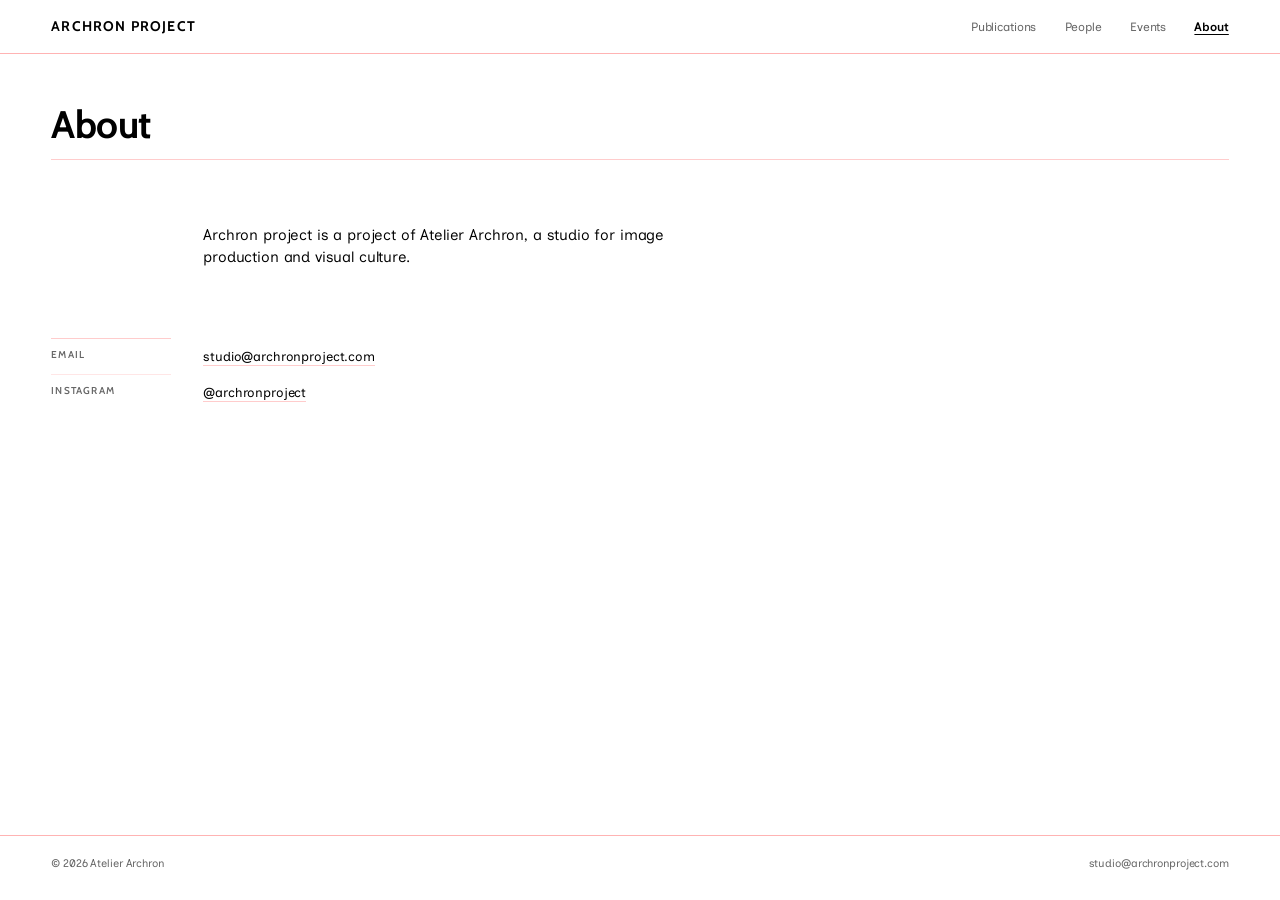
==== commit a84b0854: "Add files via upload" ====
--- a/about.html
+++ b/about.html
@@ -3,8 +3,8 @@
 <head>
   <meta charset="utf-8">
   <meta name="viewport" content="width=device-width, initial-scale=1">
-  <title>About — ARCHRON PROJECT</title>
-  <meta name="description" content="About ARCHRON PROJECT.">
+  <title>About — archron project</title>
+  <meta name="description" content="About archron project.">
   <meta name="theme-color" content="#ffffff">
   <link rel="icon" href="favicon.svg" type="image/svg+xml">
   <link rel="stylesheet" href="style/main.css">
@@ -12,7 +12,7 @@
 <body class="page-about">
 
   <header class="site-head">
-    <a class="site-head__name" href="index.html" data-site="name">ARCHRON PROJECT</a>
+    <a class="site-head__name" href="index.html" data-site="name">archron project</a>
     <nav class="site-nav" aria-label="Main">
       <a href="index.html">Publications</a>
       <a href="people.html">People</a>
@@ -29,8 +29,8 @@
     <div class="about-grid">
       <div class="about__body">
         <div class="about__content" id="about-body"></div>
-        <dl class="about__links" id="about-links" hidden></dl>
       </div>
+      <dl class="about__links" id="about-links" hidden></dl>
     </div>
 
     <p class="notice" id="notice" hidden></p>
--- a/style/main.css
+++ b/style/main.css
@@ -375,6 +375,13 @@
   background: transparent;
 }
 
+/* 已出版但封面尚未上传的书：占位仍保留同一版面节奏 */
+.tile__frame--pending {
+  display: flex;
+  align-items: center;
+  justify-content: center;
+}
+
 .tile__empty-label {
   font-family: var(--font-display);
   font-size: var(--text-micro);
@@ -818,6 +825,21 @@
   text-align: right;
 }
 
+/* 人物页只有一行角色，紧跟姓名下方、同栏左对齐 */
+.page-head--stack {
+  display: block;
+}
+
+.page-head--stack .page-head__sub {
+  margin: 10px 0 0;
+  font-family: var(--font-display);
+  font-size: var(--text-credit);
+  font-weight: 400;
+  line-height: 1.2;
+  letter-spacing: var(--track-read);
+  text-align: left;
+}
+
 .back-link {
   margin: 0 0 18px;
   font-size: var(--text-meta);
@@ -1056,14 +1078,10 @@
   padding-top: clamp(20px, 3vw, 28px);
 }
 
-.about__label {
-  margin: 0;
-  font-family: var(--font-display);
-  font-size: var(--text-micro);
-  font-weight: 600;
-  letter-spacing: var(--track-label);
-  text-transform: uppercase;
-  color: var(--muted);
+/* 左列不再放小标签，正文仍占第二栏，保持全站内容列起点 */
+.about__body {
+  grid-column: 2;
+  min-width: 0;
 }
 
 .about__block + .about__block {
@@ -1111,22 +1129,53 @@
   letter-spacing: 0.01em;
 }
 
-.about__contact {
-  margin: 32px 0 0;
-  padding-top: 14px;
-  border-top: 1px solid var(--line-soft);
-  font-size: var(--text-ui);
-  line-height: 1.45;
-  letter-spacing: var(--track-read);
-}
-
-.about__contact a {
+/* 关注信息沿用详情页元数据表的档案行 */
+.about__links {
+  display: grid;
+  grid-template-columns: var(--col-label) minmax(0, 1fr);
+  column-gap: var(--gap-col);
+  margin: 44px 0 0;
+  padding: 0;
+  border-top: 1px solid var(--line);
+}
+
+.about__links:empty {
+  display: none;
+}
+
+.about__links dt {
+  margin: 0;
+  padding: 9px 0;
+  border-bottom: 1px solid var(--line-soft);
+  font-family: var(--font-display);
+  font-size: var(--text-micro);
+  font-weight: 600;
+  letter-spacing: var(--track-label);
+  text-transform: uppercase;
+  color: var(--muted);
+}
+
+.about__links dd {
+  margin: 0;
+  padding: 8px 0;
+  border-bottom: 1px solid var(--line-soft);
+  font-size: var(--text-body);
+  line-height: 1.5;
+  letter-spacing: var(--track-read);
+}
+
+.about__links dt:last-of-type,
+.about__links dd:last-of-type {
+  border-bottom: 0;
+}
+
+.about__links a {
   text-decoration: none;
   border-bottom: 1px solid var(--line);
   padding-bottom: 1px;
 }
 
-.about__contact a:hover {
+.about__links a:hover {
   color: var(--accent);
   border-color: currentColor;
 }
@@ -1280,6 +1329,10 @@
     grid-template-columns: 1fr;
     gap: 10px;
   }
+
+  .about__body {
+    grid-column: 1;
+  }
 }
 
 /* 窄屏放不下 120px 的标签列，栏宽收回移动端尺度 */
